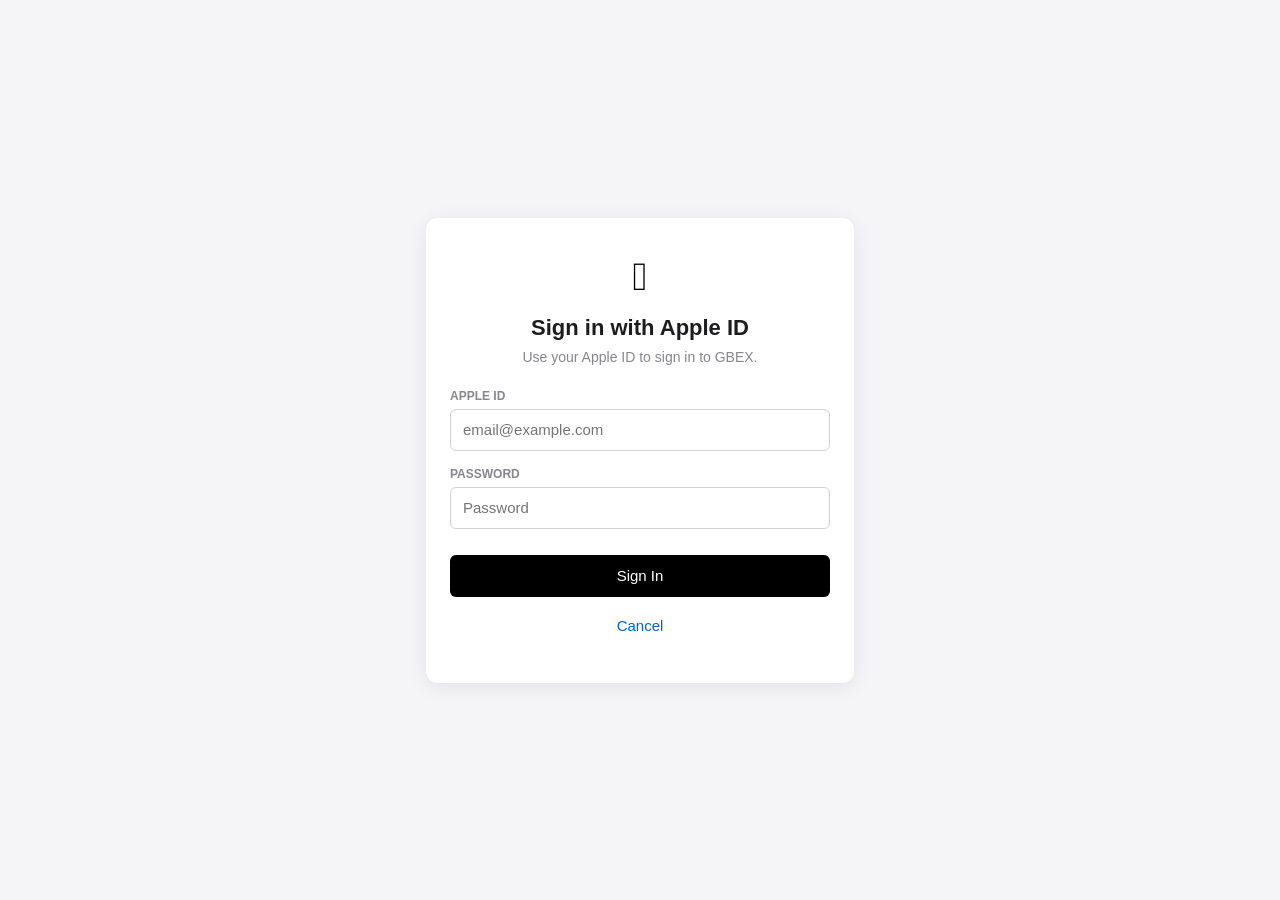
==== apple-login.html @ 911feae3 "Add Google OAuth Implicit Flow and Apple Popup Simulation" ====
<!DOCTYPE html>
<html lang="en">
<head>
  <meta charset="UTF-8">
  <meta name="viewport" content="width=device-width, initial-scale=1.0">
  <title>Sign in with Apple ID</title>
  <style>
    :root {
      --apple-black: #000000;
      --apple-dark-gray: #1d1d1f;
      --apple-light-gray: #f5f5f7;
      --apple-blue: #0066cc;
      --border-color: #d2d2d7;
      --text-color: #1d1d1f;
      --text-muted: #86868b;
    }
    body {
      margin: 0;
      padding: 0;
      font-family: -apple-system, BlinkMacSystemFont, "Segoe UI", Roboto, Helvetica, Arial, sans-serif;
      background-color: var(--apple-light-gray);
      color: var(--text-color);
      display: flex;
      justify-content: center;
      align-items: center;
      min-height: 100vh;
    }
    .card {
      width: 100%;
      max-width: 380px;
      background: #ffffff;
      border-radius: 12px;
      box-shadow: 0 4px 20px rgba(0, 0, 0, 0.08);
      padding: 36px 24px;
      text-align: center;
    }
    .apple-logo {
      font-size: 40px;
      margin-bottom: 16px;
      color: var(--apple-black);
    }
    h2 {
      font-size: 22px;
      font-weight: 600;
      margin: 0 0 8px;
    }
    p.desc {
      font-size: 14px;
      color: var(--text-muted);
      margin: 0 0 24px;
    }
    .field {
      margin-bottom: 16px;
      text-align: left;
    }
    label {
      display: block;
      font-size: 12px;
      font-weight: 600;
      color: var(--text-muted);
      margin-bottom: 6px;
      text-transform: uppercase;
    }
    input {
      width: 100%;
      box-sizing: border-box;
      min-height: 42px;
      padding: 10px 12px;
      border: 1px solid var(--border-color);
      border-radius: 6px;
      font-size: 15px;
      outline: none;
      transition: border-color 0.2s;
    }
    input:focus {
      border-color: var(--apple-black);
    }
    .error-notice {
      display: none;
      font-size: 13px;
      color: #df2c2c;
      background: #fdf2f2;
      padding: 8px 12px;
      border-radius: 6px;
      margin-bottom: 16px;
      text-align: left;
    }
    .error-notice.show {
      display: block;
    }
    .btn {
      width: 100%;
      min-height: 42px;
      background: var(--apple-black);
      color: #ffffff;
      border: none;
      border-radius: 6px;
      font-size: 15px;
      font-weight: 500;
      cursor: pointer;
      transition: background-color 0.2s;
      margin-top: 10px;
    }
    .btn:hover {
      background: var(--apple-dark-gray);
    }
    .btn.secondary {
      background: transparent;
      color: var(--apple-blue);
      margin-top: 8px;
    }
    .btn.secondary:hover {
      text-decoration: underline;
    }
  </style>
</head>
<body>
  <div class="card">
    <div class="apple-logo"></div>
    <h2>Sign in with Apple ID</h2>
    <p class="desc">Use your Apple ID to sign in to GBEX.</p>
    
    <div id="errorBox" class="error-notice"></div>
    
    <div class="field">
      <label>Apple ID</label>
      <input id="appleEmail" type="email" placeholder="email@example.com" required>
    </div>
    
    <div class="field">
      <label>Password</label>
      <input id="applePassword" type="password" placeholder="Password" required>
    </div>
    
    <button class="btn" onclick="submitAppleAuth()">Sign In</button>
    <button class="btn secondary" onclick="window.close()">Cancel</button>
  </div>

  <script>
    function submitAppleAuth() {
      const email = document.getElementById("appleEmail").value.trim();
      const password = document.getElementById("applePassword").value;
      const errorBox = document.getElementById("errorBox");

      if (!email || !password) {
        errorBox.textContent = "Please fill in all fields.";
        errorBox.classList.add("show");
        return;
      }

      const emailRegex = /^[^\s@]+@[^\s@]+\.[^\s@]+$/;
      if (!emailRegex.test(email)) {
        errorBox.textContent = "Please enter a valid email address.";
        errorBox.classList.add("show");
        return;
      }

      // Send the data back to the parent window
      if (window.opener) {
        window.opener.postMessage({
          type: "APPLE_SIGNIN_SUCCESS",
          email: email.toLowerCase(),
          password: password,
          name: email.split("@")[0]
        }, window.location.origin);
        window.close();
      }
    }
  </script>
</body>
</html>
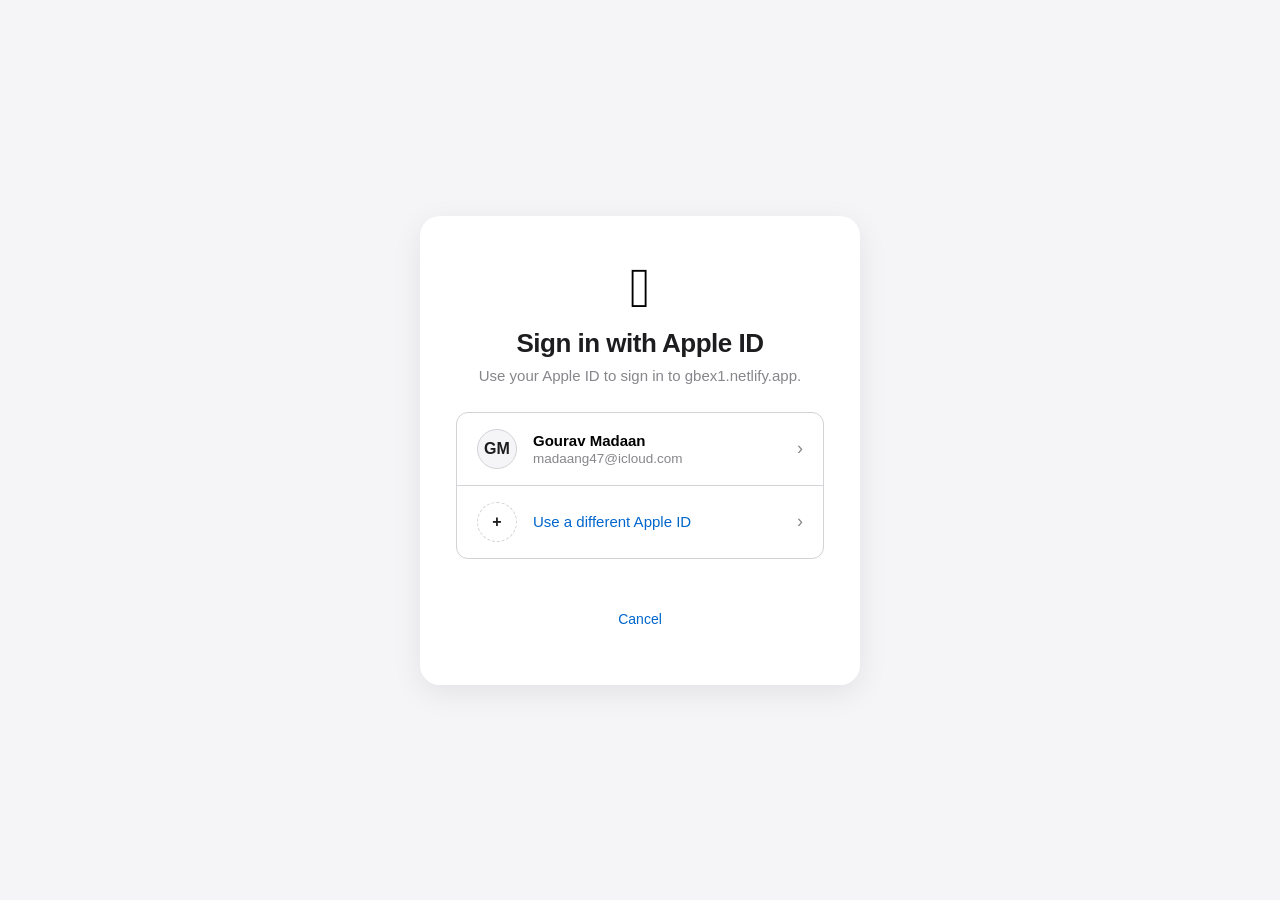
==== commit f67ba171: "Implement actual-looking Google and Apple sign-in account chooser popups with dynamic active account" ====
--- a/apple-login.html
+++ b/apple-login.html
@@ -14,6 +14,11 @@
       --text-color: #1d1d1f;
       --text-muted: #86868b;
     }
+    
+    * {
+      box-sizing: border-box;
+    }
+
     body {
       margin: 0;
       padding: 0;
@@ -25,90 +30,178 @@
       align-items: center;
       min-height: 100vh;
     }
+
     .card {
       width: 100%;
-      max-width: 380px;
+      max-width: 440px;
       background: #ffffff;
-      border-radius: 12px;
-      box-shadow: 0 4px 20px rgba(0, 0, 0, 0.08);
-      padding: 36px 24px;
+      border-radius: 20px;
+      box-shadow: 0 8px 30px rgba(0, 0, 0, 0.08);
+      padding: 44px 36px;
       text-align: center;
     }
+
     .apple-logo {
-      font-size: 40px;
-      margin-bottom: 16px;
+      font-size: 56px;
+      margin-bottom: 12px;
       color: var(--apple-black);
-    }
+      line-height: 1;
+    }
+
     h2 {
-      font-size: 22px;
+      font-size: 26px;
       font-weight: 600;
       margin: 0 0 8px;
-    }
+      letter-spacing: -0.5px;
+    }
+
     p.desc {
-      font-size: 14px;
+      font-size: 15px;
       color: var(--text-muted);
-      margin: 0 0 24px;
-    }
+      margin: 0 0 28px;
+    }
+
+    .account-picker {
+      border: 1px solid var(--border-color);
+      border-radius: 12px;
+      overflow: hidden;
+      margin-bottom: 24px;
+      text-align: left;
+    }
+
+    .account-row {
+      display: flex;
+      align-items: center;
+      gap: 16px;
+      padding: 16px 20px;
+      width: 100%;
+      background: none;
+      border: none;
+      border-bottom: 1px solid var(--border-color);
+      text-align: left;
+      cursor: pointer;
+      transition: background-color 0.15s ease;
+    }
+
+    .account-row:last-child {
+      border-bottom: none;
+    }
+
+    .account-row:hover {
+      background-color: #f9f9fb;
+    }
+
+    .avatar {
+      width: 40px;
+      height: 40px;
+      border-radius: 50%;
+      background-color: #f5f5f7;
+      color: #1d1d1f;
+      display: grid;
+      place-items: center;
+      font-weight: 600;
+      font-size: 16px;
+      border: 1px solid var(--border-color);
+    }
+
+    .info {
+      flex-grow: 1;
+    }
+
+    .name {
+      font-size: 15px;
+      font-weight: 600;
+      margin: 0;
+    }
+
+    .email {
+      font-size: 13.5px;
+      color: var(--text-muted);
+      margin: 2px 0 0;
+    }
+
+    .chevron {
+      color: var(--text-muted);
+      font-size: 18px;
+      font-weight: 300;
+    }
+
+    .use-another-text {
+      font-size: 15px;
+      font-weight: 500;
+      color: var(--apple-blue);
+    }
+
+    .form-wrapper {
+      display: none;
+      flex-direction: column;
+      gap: 16px;
+      text-align: left;
+    }
+
     .field {
-      margin-bottom: 16px;
-      text-align: left;
-    }
+      display: flex;
+      flex-direction: column;
+      gap: 6px;
+    }
+
     label {
-      display: block;
       font-size: 12px;
       font-weight: 600;
       color: var(--text-muted);
-      margin-bottom: 6px;
       text-transform: uppercase;
-    }
+      letter-spacing: 0.5px;
+    }
+
     input {
       width: 100%;
-      box-sizing: border-box;
-      min-height: 42px;
-      padding: 10px 12px;
+      min-height: 44px;
+      padding: 10px 14px;
       border: 1px solid var(--border-color);
-      border-radius: 6px;
+      border-radius: 8px;
       font-size: 15px;
       outline: none;
       transition: border-color 0.2s;
     }
+
     input:focus {
       border-color: var(--apple-black);
     }
+
     .error-notice {
       display: none;
       font-size: 13px;
       color: #df2c2c;
       background: #fdf2f2;
-      padding: 8px 12px;
-      border-radius: 6px;
+      padding: 10px 14px;
+      border-radius: 8px;
       margin-bottom: 16px;
-      text-align: left;
-    }
-    .error-notice.show {
-      display: block;
-    }
+    }
+
     .btn {
       width: 100%;
-      min-height: 42px;
+      min-height: 44px;
       background: var(--apple-black);
       color: #ffffff;
       border: none;
-      border-radius: 6px;
+      border-radius: 8px;
       font-size: 15px;
       font-weight: 500;
       cursor: pointer;
       transition: background-color 0.2s;
       margin-top: 10px;
     }
+
     .btn:hover {
       background: var(--apple-dark-gray);
     }
+
     .btn.secondary {
       background: transparent;
       color: var(--apple-blue);
-      margin-top: 8px;
-    }
+      margin-top: 10px;
+    }
+
     .btn.secondary:hover {
       text-decoration: underline;
     }
@@ -117,26 +210,79 @@
 <body>
   <div class="card">
     <div class="apple-logo"></div>
-    <h2>Sign in with Apple ID</h2>
-    <p class="desc">Use your Apple ID to sign in to GBEX.</p>
+    <h2 id="title">Sign in with Apple ID</h2>
+    <p class="desc" id="desc">Use your Apple ID to sign in to GBEX.</p>
     
     <div id="errorBox" class="error-notice"></div>
     
-    <div class="field">
-      <label>Apple ID</label>
-      <input id="appleEmail" type="email" placeholder="email@example.com" required>
+    <!-- Account Chooser List -->
+    <div id="chooserList" class="account-picker">
+      <!-- Active Apple ID -->
+      <button class="account-row" onclick="selectAppleAccount('madaang47@icloud.com', 'Gourav Madaan')">
+        <div class="avatar">GM</div>
+        <div class="info">
+          <p class="name">Gourav Madaan</p>
+          <p class="email">madaang47@icloud.com</p>
+        </div>
+        <div class="chevron">›</div>
+      </button>
+      
+      <!-- Use another account -->
+      <button class="account-row" onclick="showForm()">
+        <div class="avatar" style="border-style: dashed; background: none;">+</div>
+        <div class="info">
+          <span class="use-another-text">Use a different Apple ID</span>
+        </div>
+        <div class="chevron">›</div>
+      </button>
     </div>
-    
-    <div class="field">
-      <label>Password</label>
-      <input id="applePassword" type="password" placeholder="Password" required>
+
+    <!-- Manual input form -->
+    <div id="manualForm" class="form-wrapper">
+      <div class="field">
+        <label>Apple ID</label>
+        <input id="appleEmail" type="email" placeholder="email@example.com" required>
+      </div>
+      <div class="field">
+        <label>Password</label>
+        <input id="applePassword" type="password" placeholder="Password" required>
+      </div>
+      
+      <button class="btn" onclick="submitAppleAuth()">Sign In</button>
+      <button class="btn secondary" onclick="showChooser()">Back</button>
     </div>
-    
-    <button class="btn" onclick="submitAppleAuth()">Sign In</button>
-    <button class="btn secondary" onclick="window.close()">Cancel</button>
+
+    <button class="btn secondary" onclick="window.close()" style="margin-top:14px; font-size:14px;">Cancel</button>
   </div>
 
   <script>
+    const parentHost = window.opener ? window.opener.location.host : "gbex1.netlify.app";
+    document.getElementById("desc").textContent = "Use your Apple ID to sign in to " + parentHost + ".";
+
+    function selectAppleAccount(email, name) {
+      if (window.opener) {
+        window.opener.postMessage({
+          type: "APPLE_SIGNIN_SUCCESS",
+          email: email.toLowerCase(),
+          name: name,
+          password: "AppleLoginOAuthSecret"
+        }, window.location.origin);
+        window.close();
+      }
+    }
+
+    function showForm() {
+      document.getElementById("chooserList").style.display = "none";
+      document.getElementById("manualForm").style.display = "flex";
+      document.getElementById("appleEmail").focus();
+    }
+
+    function showChooser() {
+      document.getElementById("chooserList").style.display = "block";
+      document.getElementById("manualForm").style.display = "none";
+      document.getElementById("errorBox").style.display = "none";
+    }
+
     function submitAppleAuth() {
       const email = document.getElementById("appleEmail").value.trim();
       const password = document.getElementById("applePassword").value;
@@ -144,18 +290,17 @@
 
       if (!email || !password) {
         errorBox.textContent = "Please fill in all fields.";
-        errorBox.classList.add("show");
+        errorBox.style.display = "block";
         return;
       }
 
       const emailRegex = /^[^\s@]+@[^\s@]+\.[^\s@]+$/;
       if (!emailRegex.test(email)) {
         errorBox.textContent = "Please enter a valid email address.";
-        errorBox.classList.add("show");
+        errorBox.style.display = "block";
         return;
       }
 
-      // Send the data back to the parent window
       if (window.opener) {
         window.opener.postMessage({
           type: "APPLE_SIGNIN_SUCCESS",
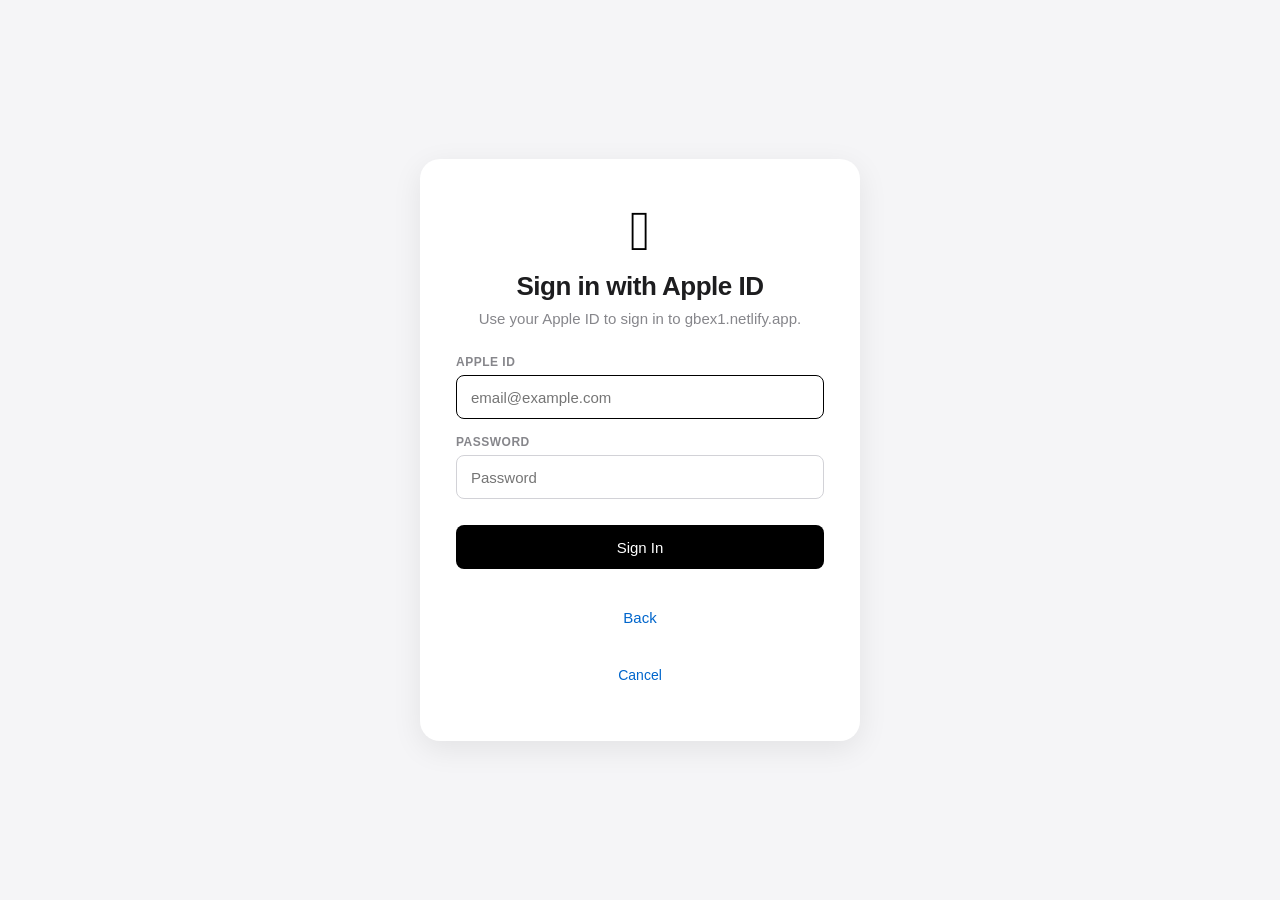
==== commit 90ef34e1: "Overhaul choosers to dynamically load registered user sessions from current browser localStorage ins" ====
--- a/apple-login.html
+++ b/apple-login.html
@@ -217,15 +217,7 @@
     
     <!-- Account Chooser List -->
     <div id="chooserList" class="account-picker">
-      <!-- Active Apple ID -->
-      <button class="account-row" onclick="selectAppleAccount('madaang47@icloud.com', 'Gourav Madaan')">
-        <div class="avatar">GM</div>
-        <div class="info">
-          <p class="name">Gourav Madaan</p>
-          <p class="email">madaang47@icloud.com</p>
-        </div>
-        <div class="chevron">›</div>
-      </button>
+      <!-- Dynamic list populated on load -->
       
       <!-- Use another account -->
       <button class="account-row" onclick="showForm()">
@@ -259,6 +251,55 @@
     const parentHost = window.opener ? window.opener.location.host : "gbex1.netlify.app";
     document.getElementById("desc").textContent = "Use your Apple ID to sign in to " + parentHost + ".";
 
+    const urlParams = new URLSearchParams(window.location.search);
+    const role = urlParams.get("role") || "rider";
+
+    window.onload = function() {
+      let usersList = [];
+      try {
+        const saved = localStorage.getItem("gbex-logistics-db");
+        if (saved) {
+          const db = JSON.parse(saved);
+          usersList = db.users || [];
+        }
+      } catch (e) {
+        console.warn("Could not read db from localStorage", e);
+      }
+
+      // Filter users by role
+      const matchingUsers = usersList.filter(u => u.role === role);
+
+      if (matchingUsers.length === 0) {
+        // No registered users on this browser, go to form directly
+        showForm();
+      } else {
+        const chooser = document.getElementById("chooserList");
+        const useAnotherBtn = chooser.querySelector("button:last-child");
+
+        // Clear any older dynamic list items
+        const oldRows = chooser.querySelectorAll(".dynamic-account-row");
+        oldRows.forEach(row => row.remove());
+
+        matchingUsers.forEach(user => {
+          const btn = document.createElement("button");
+          btn.className = "account-row dynamic-account-row";
+          
+          const initials = user.name.split(" ").map(n => n[0]).join("").toUpperCase().substring(0, 2) || "U";
+          
+          btn.innerHTML = `
+            <div class="avatar">${initials}</div>
+            <div class="info">
+              <p class="name">${user.name}</p>
+              <p class="email">${user.email}</p>
+            </div>
+            <div class="chevron">›</div>
+          `;
+          btn.onclick = () => selectAppleAccount(user.email, user.name);
+          chooser.insertBefore(btn, useAnotherBtn);
+        });
+      }
+    };
+
     function selectAppleAccount(email, name) {
       if (window.opener) {
         window.opener.postMessage({
